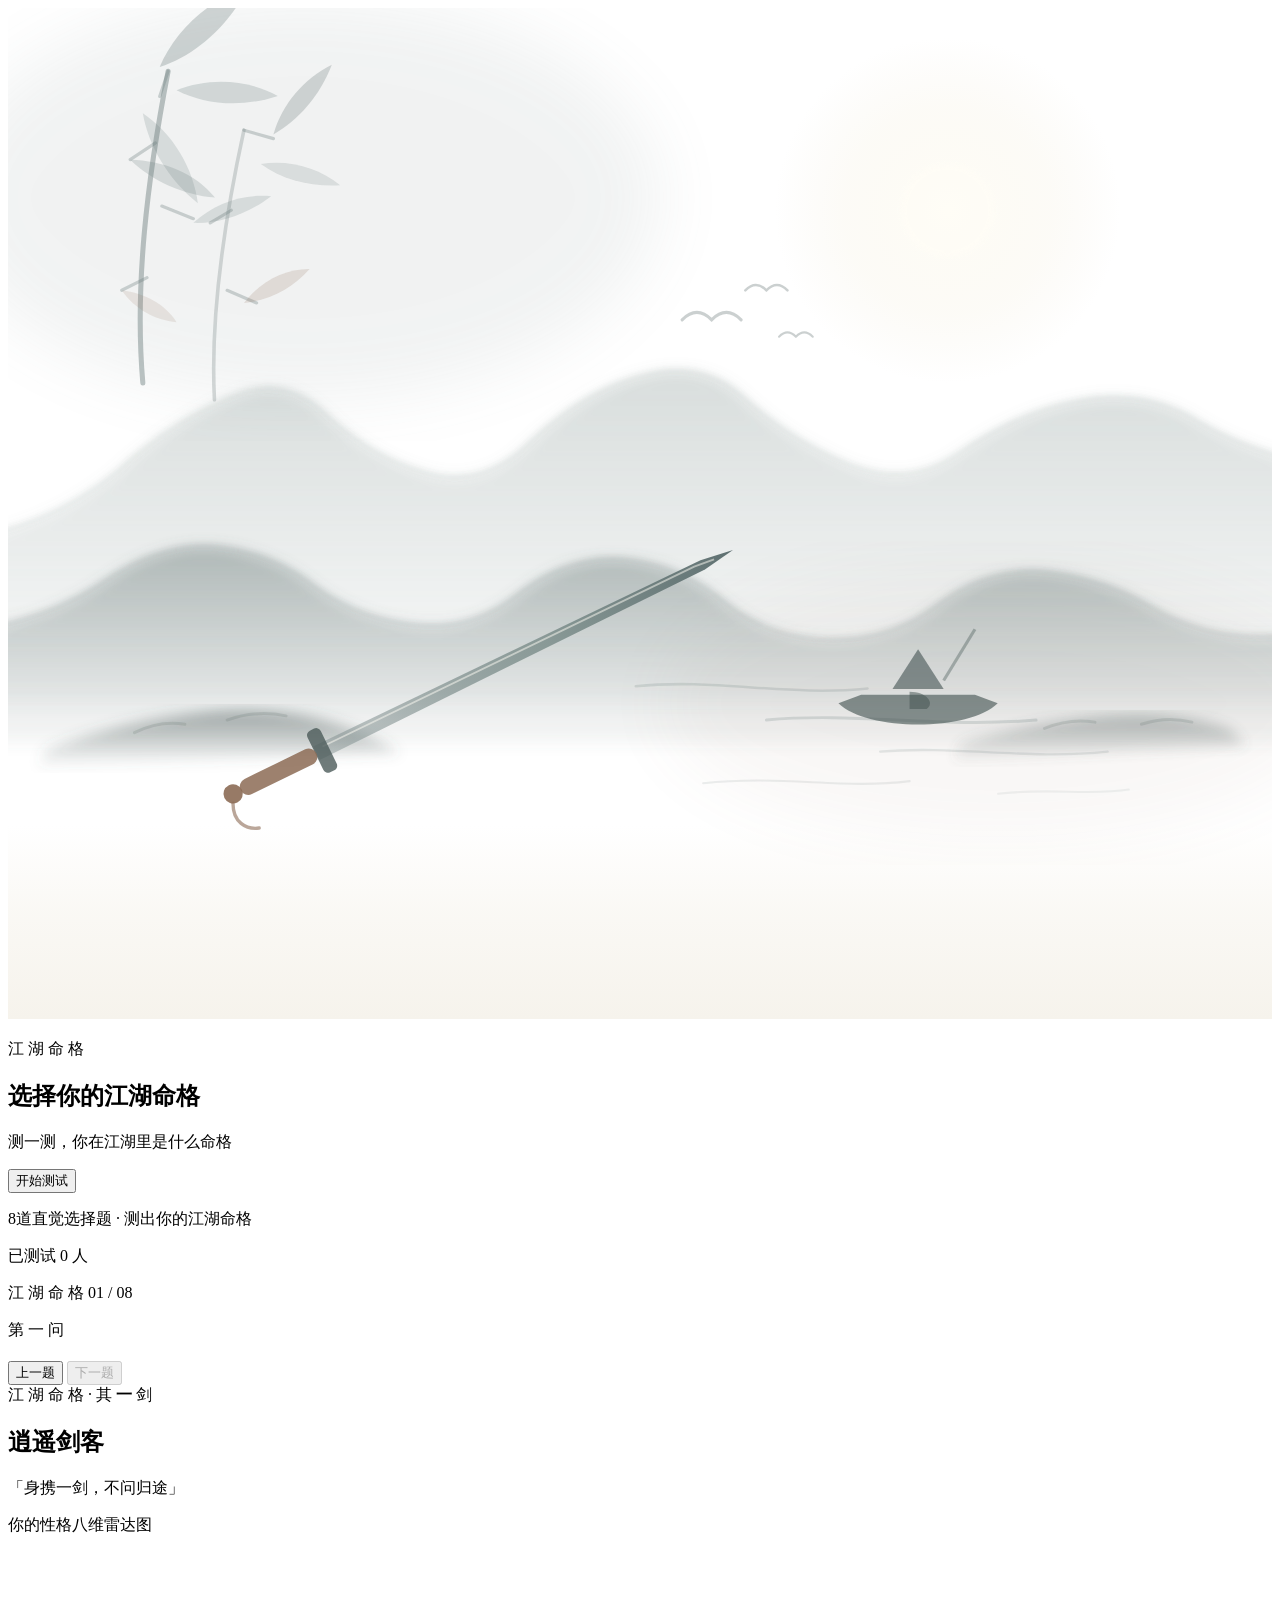
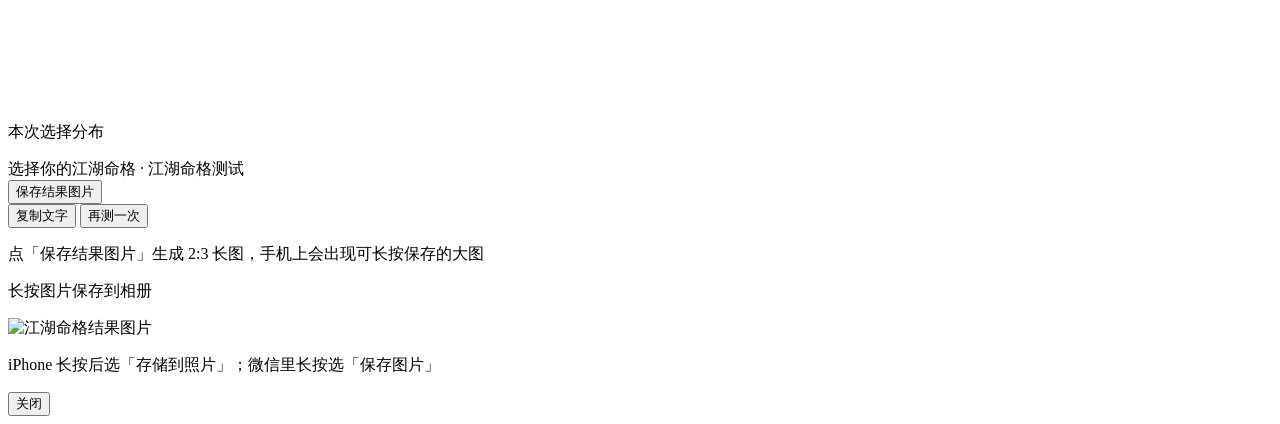
==== index.html @ caeb67bc "Create index.html" ====
<!DOCTYPE html>
<html lang="zh-CN">
  <head>
    <meta charset="utf-8" />
    <meta
      name="viewport"
      content="width=device-width, initial-scale=1, viewport-fit=cover"
    />
    <meta name="theme-color" content="#f6f3ec" />
    <title>选择你的江湖命格 · 测一测你在江湖里是什么命格</title>
    <meta
      name="description"
      content="8 道直觉选择题，测出你的江湖命格：逍遥剑客、隐世医者、商行掌柜、门派少主、独行刺客、客栈老板娘、山野散人、说书人。"
    />
    <meta property="og:type" content="website" />
    <meta property="og:title" content="选择你的江湖命格" />
    <meta property="og:description" content="测一测，你在江湖里是什么命格" />
    <meta name="format-detection" content="telephone=no" />
    <link
      rel="icon"
      href="data:image/svg+xml,%3Csvg xmlns='http://www.w3.org/2000/svg' viewBox='0 0 64 64'%3E%3Crect width='64' height='64' rx='12' fill='%238c6b55'/%3E%3Ctext x='32' y='46' font-size='38' text-anchor='middle' fill='%23f6f3ec' font-family='serif'%3E%E5%91%BD%3C/text%3E%3C/svg%3E"
    />
    <link rel="stylesheet" href="style.css" />
  </head>

  <body>
    <div class="stage">
      <main id="app">
        <!-- ========== 一、封面 ========== -->
        <section class="screen is-active" id="screen-cover" aria-label="封面">
          <div class="cover-card">
            <div class="cover-art">
              <!-- 水墨封面：远山 · 孤舟 · 长剑 · 竹叶 -->
              <svg
                viewBox="0 0 600 480"
                preserveAspectRatio="xMidYMid slice"
                role="img"
                aria-label="水墨远山、孤舟、长剑与竹叶"
                xmlns="http://www.w3.org/2000/svg"
              >
                <defs>
                  <linearGradient id="fade" x1="0" y1="0" x2="0" y2="1">
                    <stop offset="0" stop-color="#f6f3ec" stop-opacity="0" />
                    <stop offset="0.45" stop-color="#f6f3ec" stop-opacity="0.55" />
                    <stop offset="1" stop-color="#f6f3ec" stop-opacity="1" />
                  </linearGradient>
                  <radialGradient id="moon">
                    <stop offset="0" stop-color="#fffdf6" stop-opacity="0.95" />
                    <stop offset="0.6" stop-color="#faf7ee" stop-opacity="0.5" />
                    <stop offset="1" stop-color="#f6f3ec" stop-opacity="0" />
                  </radialGradient>
                  <linearGradient id="mtnFar" x1="0" y1="0" x2="0" y2="1">
                    <stop offset="0" stop-color="#7e8f8c" stop-opacity="0.3" />
                    <stop offset="1" stop-color="#7e8f8c" stop-opacity="0.04" />
                  </linearGradient>
                  <linearGradient id="mtnMid" x1="0" y1="0" x2="0" y2="1">
                    <stop offset="0" stop-color="#60716f" stop-opacity="0.42" />
                    <stop offset="1" stop-color="#60716f" stop-opacity="0.05" />
                  </linearGradient>
                  <linearGradient id="mtnNear" x1="0" y1="0" x2="0" y2="1">
                    <stop offset="0" stop-color="#4d5c5a" stop-opacity="0.5" />
                    <stop offset="1" stop-color="#4d5c5a" stop-opacity="0.04" />
                  </linearGradient>
                  <linearGradient id="blade" x1="0" y1="0" x2="1" y2="0">
                    <stop offset="0" stop-color="#6b7c7c" stop-opacity="0.35" />
                    <stop offset="0.55" stop-color="#7d8f8c" stop-opacity="0.85" />
                    <stop offset="1" stop-color="#57696a" stop-opacity="0.95" />
                  </linearGradient>
                  <filter id="b3"><feGaussianBlur stdDeviation="3" /></filter>
                  <filter id="b16"><feGaussianBlur stdDeviation="16" /></filter>
                  <filter id="b1"><feGaussianBlur stdDeviation="1.2" /></filter>
                </defs>

                <!-- 淡墨晕染 -->
                <ellipse cx="140" cy="90" rx="170" ry="96" fill="#6b7c7c" opacity="0.09" filter="url(#b16)" />
                <ellipse cx="470" cy="330" rx="160" ry="64" fill="#8c6b55" opacity="0.05" filter="url(#b16)" />

                <!-- 朦胧月 -->
                <circle cx="446" cy="96" r="82" fill="url(#moon)" />
                <circle cx="446" cy="96" r="22" fill="#fffdf6" opacity="0.8" filter="url(#b1)" />

                <!-- 飞鸟 -->
                <g stroke="#5d6f6d" stroke-linecap="round" fill="none" stroke-opacity="0.32">
                  <path d="M320,148 q7,-7 14,0 q7,-7 14,0" stroke-width="1.5" />
                  <path d="M350,134 q5,-5 10,0 q5,-5 10,0" stroke-width="1.2" />
                  <path d="M366,156 q4,-4 8,0 q4,-4 8,0" stroke-width="1" />
                </g>

                <!-- 远山 -->
                <path
                  d="M-20,252 Q20,246 52,220 Q78,196 108,184 Q132,174 152,194 Q176,216 204,222 Q228,226 248,206 Q276,180 304,174 Q330,168 348,184 Q372,206 400,217 Q428,228 452,211 Q480,192 506,187 Q540,180 566,197 Q588,210 620,217 L620,330 L-20,330 Z"
                  fill="url(#mtnFar)"
                  filter="url(#b3)"
                />
                <path
                  d="M-20,252 Q20,246 52,220 Q78,196 108,184 Q132,174 152,194 Q176,216 204,222 Q228,226 248,206 Q276,180 304,174 Q330,168 348,184 Q372,206 400,217 Q428,228 452,211 Q480,192 506,187 Q540,180 566,197 Q588,210 620,217"
                  fill="none"
                  stroke="#5d6f6d"
                  stroke-opacity="0.16"
                  stroke-width="1"
                  filter="url(#b1)"
                />
                <!-- 中山 -->
                <path
                  d="M-20,296 Q18,291 46,272 Q74,253 100,256 Q126,259 146,275 Q168,291 196,293 Q220,295 240,280 Q266,259 294,262 Q320,265 340,282 Q362,300 392,300 Q420,300 442,283 Q466,265 494,268 Q520,271 542,284 Q562,296 584,298 Q604,300 620,295 L620,350 L-20,350 Z"
                  fill="url(#mtnMid)"
                  filter="url(#b3)"
                />
                <path
                  d="M-20,296 Q18,291 46,272 Q74,253 100,256 Q126,259 146,275 Q168,291 196,293 Q220,295 240,280 Q266,259 294,262 Q320,265 340,282 Q362,300 392,300 Q420,300 442,283 Q466,265 494,268 Q520,271 542,284 Q562,296 584,298 Q604,300 620,295"
                  fill="none"
                  stroke="#4d5c5a"
                  stroke-opacity="0.22"
                  stroke-width="1"
                  filter="url(#b1)"
                />
                <!-- 近岸小丘 -->
                <path d="M18,352 Q54,338 96,334 Q132,331 160,341 Q178,347 186,354 L14,360 Z" fill="url(#mtnNear)" filter="url(#b3)" />
                <path d="M452,349 Q488,338 524,336 Q556,334 580,342 L588,350 L448,358 Z" fill="url(#mtnNear)" opacity="0.8" filter="url(#b3)" />
                <!-- 皴笔 -->
                <g stroke="#4d5c5a" stroke-linecap="round" fill="none" stroke-opacity="0.16" stroke-width="1.4">
                  <path d="M60,344 Q72,338 84,340" />
                  <path d="M104,338 Q118,333 132,336" />
                  <path d="M492,342 Q504,337 516,339" />
                  <path d="M538,340 Q550,336 562,339" />
                </g>

                <!-- 水纹 -->
                <g stroke="#6b7c7c" stroke-linecap="round" fill="none">
                  <path d="M298,322 C336,318 370,327 408,323" stroke-opacity="0.2" stroke-width="1.2" />
                  <path d="M360,338 C402,334 442,342 488,338" stroke-opacity="0.22" stroke-width="1.4" />
                  <path d="M414,353 C450,350 484,357 522,353" stroke-opacity="0.16" stroke-width="1.1" />
                  <path d="M330,368 C368,364 396,371 428,367" stroke-opacity="0.13" stroke-width="1" />
                  <path d="M470,373 C494,370 514,374 532,371" stroke-opacity="0.1" stroke-width="1" />
                </g>

                <!-- 孤舟 -->
                <g transform="translate(432,330) scale(1.35)">
                  <path d="M-28,0 C-18,10 18,10 28,0 L20,-3 L-20,-3 Z" fill="#3f4f4e" opacity="0.6" />
                  <path d="M-9,-5 L9,-5 L0,-19 Z" fill="#3f4f4e" opacity="0.58" />
                  <path d="M-3,-4 C3,-4 6,0 3,2 L-3,2 Z" fill="#3f4f4e" opacity="0.5" />
                  <path d="M9,-8 L20,-26" stroke="#4d5c5a" stroke-opacity="0.4" stroke-width="1.1" />
                </g>

                <!-- 竹枝竹叶 -->
                <g stroke-linecap="round" fill="none">
                  <path d="M64,178 C60,132 66,82 76,30" stroke="#6b7c7c" stroke-opacity="0.45" stroke-width="2.4" />
                  <path d="M98,186 C96,148 102,104 112,58" stroke="#6b7c7c" stroke-opacity="0.28" stroke-width="1.7" />
                  <path d="M76,30 L72,42 M70,64 L58,72 M73,94 L88,100 M66,128 L54,134 M112,58 L126,62 M106,96 L96,102 M104,134 L118,140"
                    stroke="#6b7c7c" stroke-opacity="0.32" stroke-width="1.5" />
                </g>
                <g fill="#6b7c7c">
                  <path d="M0,0 C16,-9 38,-11 56,-4 C38,5 16,6 0,0 Z" transform="translate(72,28) rotate(-38)" fill-opacity="0.3" />
                  <path d="M0,0 C14,-8 32,-10 48,-4 C32,4 14,5 0,0 Z" transform="translate(80,39) rotate(8)" fill-opacity="0.24" />
                  <path d="M0,0 C15,-8 34,-9 50,-3 C34,4 15,5 0,0 Z" transform="translate(64,50) rotate(62)" fill-opacity="0.2" />
                  <path d="M0,0 C14,-7 30,-9 44,-3 C30,3 14,4 0,0 Z" transform="translate(58,72) rotate(28)" fill-opacity="0.22" />
                  <path d="M0,0 C13,-7 29,-8 43,-3 C29,3 13,4 0,0 Z" transform="translate(126,60) rotate(-46)" fill-opacity="0.28" />
                  <path d="M0,0 C12,-6 26,-7 39,-2 C26,3 12,4 0,0 Z" transform="translate(120,74) rotate(18)" fill-opacity="0.18" />
                  <path d="M0,0 C12,-6 26,-7 39,-2 C26,3 12,4 0,0 Z" transform="translate(88,102) rotate(-16)" fill-opacity="0.2" />
                </g>
                <g fill="#8c6b55">
                  <path d="M0,0 C11,-6 24,-7 35,-2 C24,3 11,4 0,0 Z" transform="translate(112,140) rotate(-24)" fill-opacity="0.18" />
                  <path d="M0,0 C10,-5 21,-6 30,-2 C21,3 10,4 0,0 Z" transform="translate(54,134) rotate(34)" fill-opacity="0.14" />
                </g>

                <!-- 斜放长剑 -->
                <g transform="translate(150,352) rotate(-26)">
                  <path d="M-4,-3.6 L200,-2.4 L216,0 L200,2.4 L-4,3.6 Z" fill="url(#blade)" />
                  <path d="M0,-1.6 L196,-1 L206,0" stroke="#fffdf6" stroke-opacity="0.5" stroke-width="0.9" fill="none" />
                  <rect x="-4.5" y="-11" width="7" height="22" rx="2.4" fill="#4d5c5a" opacity="0.8" />
                  <rect x="-44" y="-4" width="40" height="8" rx="4" fill="#8c6b55" opacity="0.85" />
                  <circle cx="-48" cy="0" r="4.6" fill="#8c6b55" opacity="0.9" />
                  <path d="M-50,4 C-54,12 -50,18 -44,20" stroke="#8c6b55" stroke-opacity="0.6" stroke-width="1.6" fill="none" stroke-linecap="round" />
                </g>

                <!-- 底部渐隐，与正文纸张无缝衔接 -->
                <rect x="0" y="388" width="600" height="92" fill="url(#fade)" />
              </svg>
            </div>

            <div class="cover-body">
              <p class="eyebrow">江 湖 命 格</p>
              <h1 class="cover-title">选择你的江湖命格</h1>
              <p class="cover-sub">测一测，你在江湖里是什么命格</p>
              <button class="btn-primary" id="btn-start" type="button">开始测试</button>
              <p class="cover-meta">8道直觉选择题 · 测出你的江湖命格</p>
              <p class="cover-count">已测试 <span class="num" id="tester-count">0</span> 人</p>
            </div>
          </div>
        </section>

        <!-- ========== 二、答题 ========== -->
        <section class="screen" id="screen-quiz" aria-label="答题">
          <header class="quiz-head">
            <div class="progress-meta">
              <span>江 湖 命 格</span>
              <span class="count" id="quiz-progress-text">01 / 08</span>
            </div>
            <div
              class="progress"
              role="progressbar"
              aria-label="答题进度"
              aria-valuemin="0"
              aria-valuemax="8"
              aria-valuenow="1"
            >
              <i id="progress-fill"></i>
            </div>
          </header>

          <div class="quiz-body" id="quiz-body">
            <p class="q-index" id="q-index">第 一 问</p>
            <h2 class="q-title" id="q-title"></h2>
            <div class="options" id="options" role="radiogroup" aria-label="选项"></div>
          </div>

          <nav class="quiz-nav">
            <button class="btn-ghost" id="btn-prev" type="button">上一题</button>
            <button class="btn-primary" id="btn-next" type="button" disabled>下一题</button>
          </nav>
        </section>

        <!-- ========== 三、结果 ========== -->
        <section class="screen" id="screen-result" aria-label="结果">
          <div class="result-wrap">
            <!-- 这张卡片就是适合截图分享的长图 -->
            <div class="result-card" id="result-card">
              <div class="card-head">
                <span class="card-label">江 湖 命 格 · 其 <b id="rank-no">一</b></span>
                <span class="seal" id="rank-seal">剑</span>
              </div>

              <h2 class="rank-name" id="rank-name">逍遥剑客</h2>
              <p class="rank-slogan" id="rank-slogan">「身携一剑，不问归途」</p>
              <p class="rank-desc" id="rank-desc"></p>

              <div class="radar-block">
                <p class="block-title">你的性格八维雷达图</p>
                <div class="radar-canvas-wrap">
                  <canvas id="radar" role="img" aria-label="八维雷达图"></canvas>
                </div>
                <ul class="dim-chips" id="dim-chips"></ul>
              </div>

              <div class="dist-block">
                <p class="block-title">本次选择分布</p>
                <ul class="dist-list" id="dist-list"></ul>
              </div>

              <div class="card-foot">
                <span>选择你的江湖命格</span>
                <span class="dot">·</span>
                <span>江湖命格测试</span>
              </div>
            </div>

            <div class="result-actions">
              <button class="btn-primary" id="btn-save" type="button">保存结果图片</button>
              <div class="action-row">
                <button class="btn-outline" id="btn-copy" type="button">复制文字</button>
                <button class="btn-ghost" id="btn-restart" type="button">再测一次</button>
              </div>
              <p class="save-hint">点「保存结果图片」生成 2:3 长图，手机上会出现可长按保存的大图</p>
            </div>
          </div>
        </section>
      </main>
    </div>

    <!-- 提示 -->
    <div class="toast" id="toast" role="status" aria-live="polite"></div>

    <!-- 手机端保存：展示大图，长按保存到相册 -->
    <div class="overlay" id="image-overlay">
      <p class="overlay-tip">长按图片保存到相册</p>
      <img id="overlay-img" alt="江湖命格结果图片" />
      <p class="overlay-note">iPhone 长按后选「存储到照片」；微信里长按选「保存图片」</p>
      <div class="overlay-actions">
        <button class="btn-primary" id="overlay-share" type="button" hidden>用系统面板保存 / 分享</button>
        <button class="btn-outline" id="overlay-close" type="button">关闭</button>
      </div>
    </div>

    <!-- Chart.js：本地内嵌，无外部 CDN 依赖 -->
    <script src="vendor/chart.umd.min.js"></script>
    <script src="app.js"></script>
  </body>
</html>
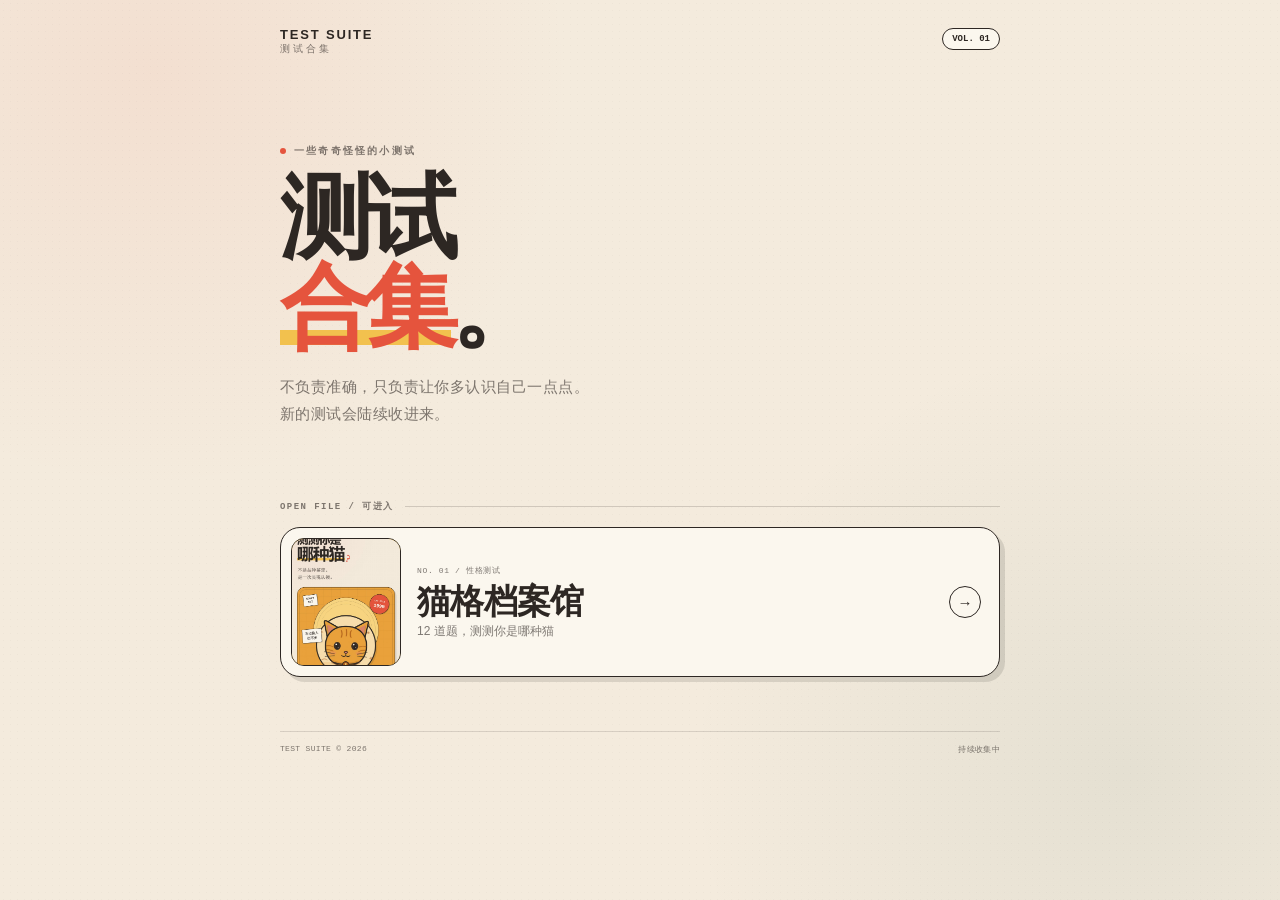
==== commit c41e04f2: "chore: replace site with test suite and add cat archive under subfolder" ====
--- a/index.html
+++ b/index.html
@@ -1,288 +1,264 @@
-<!DOCTYPE html>
+<!doctype html>
 <html lang="zh-CN">
   <head>
     <meta charset="utf-8" />
-    <meta
-      name="viewport"
-      content="width=device-width, initial-scale=1, viewport-fit=cover"
-    />
-    <meta name="theme-color" content="#f6f3ec" />
-    <title>选择你的江湖命格 · 测一测你在江湖里是什么命格</title>
-    <meta
-      name="description"
-      content="8 道直觉选择题，测出你的江湖命格：逍遥剑客、隐世医者、商行掌柜、门派少主、独行刺客、客栈老板娘、山野散人、说书人。"
-    />
-    <meta property="og:type" content="website" />
-    <meta property="og:title" content="选择你的江湖命格" />
-    <meta property="og:description" content="测一测，你在江湖里是什么命格" />
-    <meta name="format-detection" content="telephone=no" />
-    <link
-      rel="icon"
-      href="data:image/svg+xml,%3Csvg xmlns='http://www.w3.org/2000/svg' viewBox='0 0 64 64'%3E%3Crect width='64' height='64' rx='12' fill='%238c6b55'/%3E%3Ctext x='32' y='46' font-size='38' text-anchor='middle' fill='%23f6f3ec' font-family='serif'%3E%E5%91%BD%3C/text%3E%3C/svg%3E"
-    />
-    <link rel="stylesheet" href="style.css" />
+    <meta name="viewport" content="width=device-width, initial-scale=1, viewport-fit=cover" />
+    <meta name="theme-color" content="#F4EBDD" />
+    <meta name="robots" content="noindex,nofollow" />
+    <title>测试合集 · TEST SUITE</title>
+    <style>
+      :root {
+        --paper: #f4ebdd;
+        --paper-light: #fbf7ee;
+        --ink: #2d2723;
+        --ink-60: rgba(45, 39, 35, 0.6);
+        --red: #e5543d;
+        --yellow: #f2c14e;
+        --sans: "PingFang SC", "Hiragino Sans GB", "Microsoft YaHei", "Noto Sans SC", Arial, sans-serif;
+        --serif: "Songti SC", "STSong", "Noto Serif SC", "SimSun", serif;
+        --mono: "SFMono-Regular", Consolas, "Liberation Mono", Menlo, monospace;
+      }
+      * { box-sizing: border-box; }
+      body {
+        margin: 0;
+        min-height: 100dvh;
+        overflow-x: hidden;
+        color: var(--ink);
+        background:
+          radial-gradient(circle at 12% 8%, rgba(229, 84, 61, 0.08), transparent 30%),
+          radial-gradient(circle at 88% 86%, rgba(47, 93, 80, 0.08), transparent 32%),
+          var(--paper);
+        font-family: var(--sans);
+        -webkit-font-smoothing: antialiased;
+      }
+      body::before {
+        content: "";
+        position: fixed;
+        inset: 0;
+        pointer-events: none;
+        background-image: radial-gradient(rgba(45, 39, 35, 0.14) 0.6px, transparent 0.6px);
+        background-size: 7px 7px;
+        opacity: 0.2;
+      }
+      .wrap {
+        position: relative;
+        z-index: 1;
+        width: calc(100% - 36px);
+        max-width: 720px;
+        margin: 0 auto;
+        padding: calc(28px + env(safe-area-inset-top)) 0 calc(30px + env(safe-area-inset-bottom));
+      }
+      .top {
+        display: flex;
+        align-items: flex-start;
+        justify-content: space-between;
+        gap: 20px;
+      }
+      .brand {
+        display: flex;
+        flex-direction: column;
+        gap: 2px;
+        line-height: 1.05;
+      }
+      .brand b {
+        font-size: 13px;
+        letter-spacing: 0.14em;
+      }
+      .brand span {
+        font-family: var(--serif);
+        font-size: 10px;
+        letter-spacing: 0.3em;
+        color: var(--ink-60);
+      }
+      .issue {
+        padding: 5px 9px;
+        border: 1.5px solid var(--ink);
+        border-radius: 999px;
+        background: var(--paper-light);
+        font-family: var(--mono);
+        font-size: 9px;
+        font-weight: 700;
+      }
+      .heading {
+        margin-top: clamp(54px, 10vh, 100px);
+      }
+      .kicker {
+        display: flex;
+        align-items: center;
+        gap: 8px;
+        margin: 0;
+        font-size: 10px;
+        font-weight: 700;
+        letter-spacing: 0.22em;
+        color: var(--ink-60);
+      }
+      .kicker::before {
+        content: "";
+        width: 6px;
+        height: 6px;
+        border-radius: 50%;
+        background: var(--red);
+      }
+      h1 {
+        margin: 14px 0 0;
+        font-size: clamp(52px, 13vw, 92px);
+        font-weight: 900;
+        line-height: 0.98;
+        letter-spacing: -0.07em;
+      }
+      h1 em {
+        display: inline-block;
+        font-style: normal;
+        color: var(--red);
+        background: linear-gradient(transparent 76%, var(--yellow) 76%, var(--yellow) 92%, transparent 92%);
+      }
+      .lead {
+        max-width: 360px;
+        margin: 22px 0 0;
+        font-family: var(--serif);
+        font-size: 15px;
+        line-height: 1.8;
+        letter-spacing: 0.03em;
+        color: var(--ink-60);
+      }
+      .list-label {
+        display: flex;
+        align-items: center;
+        gap: 12px;
+        margin: clamp(40px, 8vh, 72px) 0 14px;
+        font-family: var(--mono);
+        font-size: 9px;
+        font-weight: 700;
+        letter-spacing: 0.16em;
+        color: var(--ink-60);
+      }
+      .list-label::after {
+        content: "";
+        flex: 1;
+        height: 1px;
+        background: rgba(45, 39, 35, 0.18);
+      }
+      .test-card {
+        display: grid;
+        grid-template-columns: 110px 1fr 34px;
+        gap: 16px;
+        align-items: center;
+        padding: 10px 16px 10px 10px;
+        border: 1.5px solid var(--ink);
+        border-radius: 20px;
+        background: var(--paper-light);
+        color: inherit;
+        text-decoration: none;
+        box-shadow: 5px 5px 0 rgba(45, 39, 35, 0.13);
+        transition: transform 0.2s ease, box-shadow 0.2s ease;
+      }
+      .test-card:hover {
+        transform: translate(-2px, -2px);
+        box-shadow: 8px 8px 0 var(--red);
+      }
+      .thumb {
+        width: 110px;
+        height: 128px;
+        overflow: hidden;
+        border: 1.5px solid var(--ink);
+        border-radius: 13px;
+        background: var(--yellow);
+      }
+      .thumb img {
+        display: block;
+        width: 100%;
+        height: 100%;
+        object-fit: cover;
+        object-position: center 32%;
+      }
+      .test-info {
+        min-width: 0;
+      }
+      .test-info small {
+        display: block;
+        font-family: var(--mono);
+        font-size: 8px;
+        letter-spacing: 0.08em;
+        color: var(--ink-60);
+      }
+      .test-info h2 {
+        margin: 6px 0 2px;
+        font-family: var(--serif);
+        font-size: clamp(25px, 5vw, 34px);
+        line-height: 1.15;
+        letter-spacing: -0.02em;
+      }
+      .test-info p {
+        margin: 0;
+        font-size: 12px;
+        color: var(--ink-60);
+      }
+      .arrow {
+        display: flex;
+        align-items: center;
+        justify-content: center;
+        width: 32px;
+        height: 32px;
+        border: 1.5px solid var(--ink);
+        border-radius: 50%;
+        font-size: 15px;
+      }
+      footer {
+        display: flex;
+        justify-content: space-between;
+        gap: 16px;
+        margin-top: 54px;
+        padding-top: 12px;
+        border-top: 1px solid rgba(45, 39, 35, 0.14);
+        font-family: var(--mono);
+        font-size: 8px;
+        letter-spacing: 0.04em;
+        color: var(--ink-60);
+      }
+      @media (max-width: 420px) {
+        .test-card {
+          grid-template-columns: 84px 1fr 30px;
+          gap: 12px;
+          padding-right: 12px;
+        }
+        .thumb {
+          width: 84px;
+          height: 106px;
+        }
+        h1 {
+          font-size: clamp(46px, 14.5vw, 68px);
+        }
+      }
+    </style>
   </head>
+  <body>
+    <main class="wrap">
+      <header class="top">
+        <div class="brand"><b>TEST SUITE</b><span>测试合集</span></div>
+        <span class="issue">VOL. 01</span>
+      </header>
 
-  <body>
-    <div class="stage">
-      <main id="app">
-        <!-- ========== 一、封面 ========== -->
-        <section class="screen is-active" id="screen-cover" aria-label="封面">
-          <div class="cover-card">
-            <div class="cover-art">
-              <!-- 水墨封面：远山 · 孤舟 · 长剑 · 竹叶 -->
-              <svg
-                viewBox="0 0 600 480"
-                preserveAspectRatio="xMidYMid slice"
-                role="img"
-                aria-label="水墨远山、孤舟、长剑与竹叶"
-                xmlns="http://www.w3.org/2000/svg"
-              >
-                <defs>
-                  <linearGradient id="fade" x1="0" y1="0" x2="0" y2="1">
-                    <stop offset="0" stop-color="#f6f3ec" stop-opacity="0" />
-                    <stop offset="0.45" stop-color="#f6f3ec" stop-opacity="0.55" />
-                    <stop offset="1" stop-color="#f6f3ec" stop-opacity="1" />
-                  </linearGradient>
-                  <radialGradient id="moon">
-                    <stop offset="0" stop-color="#fffdf6" stop-opacity="0.95" />
-                    <stop offset="0.6" stop-color="#faf7ee" stop-opacity="0.5" />
-                    <stop offset="1" stop-color="#f6f3ec" stop-opacity="0" />
-                  </radialGradient>
-                  <linearGradient id="mtnFar" x1="0" y1="0" x2="0" y2="1">
-                    <stop offset="0" stop-color="#7e8f8c" stop-opacity="0.3" />
-                    <stop offset="1" stop-color="#7e8f8c" stop-opacity="0.04" />
-                  </linearGradient>
-                  <linearGradient id="mtnMid" x1="0" y1="0" x2="0" y2="1">
-                    <stop offset="0" stop-color="#60716f" stop-opacity="0.42" />
-                    <stop offset="1" stop-color="#60716f" stop-opacity="0.05" />
-                  </linearGradient>
-                  <linearGradient id="mtnNear" x1="0" y1="0" x2="0" y2="1">
-                    <stop offset="0" stop-color="#4d5c5a" stop-opacity="0.5" />
-                    <stop offset="1" stop-color="#4d5c5a" stop-opacity="0.04" />
-                  </linearGradient>
-                  <linearGradient id="blade" x1="0" y1="0" x2="1" y2="0">
-                    <stop offset="0" stop-color="#6b7c7c" stop-opacity="0.35" />
-                    <stop offset="0.55" stop-color="#7d8f8c" stop-opacity="0.85" />
-                    <stop offset="1" stop-color="#57696a" stop-opacity="0.95" />
-                  </linearGradient>
-                  <filter id="b3"><feGaussianBlur stdDeviation="3" /></filter>
-                  <filter id="b16"><feGaussianBlur stdDeviation="16" /></filter>
-                  <filter id="b1"><feGaussianBlur stdDeviation="1.2" /></filter>
-                </defs>
+      <section class="heading">
+        <p class="kicker">一些奇奇怪怪的小测试</p>
+        <h1>测试<br /><em>合集</em>。</h1>
+        <p class="lead">不负责准确，只负责让你多认识自己一点点。<br />新的测试会陆续收进来。</p>
+      </section>
 
-                <!-- 淡墨晕染 -->
-                <ellipse cx="140" cy="90" rx="170" ry="96" fill="#6b7c7c" opacity="0.09" filter="url(#b16)" />
-                <ellipse cx="470" cy="330" rx="160" ry="64" fill="#8c6b55" opacity="0.05" filter="url(#b16)" />
+      <p class="list-label">OPEN FILE / 可进入</p>
+      <a class="test-card" href="cat-archive/">
+        <span class="thumb"><img src="cat-archive/preview/cover.jpg" alt="猫格档案馆封面" /></span>
+        <span class="test-info">
+          <small>NO. 01 / 性格测试</small>
+          <h2>猫格档案馆</h2>
+          <p>12 道题，测测你是哪种猫</p>
+        </span>
+        <span class="arrow" aria-hidden="true">→</span>
+      </a>
 
-                <!-- 朦胧月 -->
-                <circle cx="446" cy="96" r="82" fill="url(#moon)" />
-                <circle cx="446" cy="96" r="22" fill="#fffdf6" opacity="0.8" filter="url(#b1)" />
-
-                <!-- 飞鸟 -->
-                <g stroke="#5d6f6d" stroke-linecap="round" fill="none" stroke-opacity="0.32">
-                  <path d="M320,148 q7,-7 14,0 q7,-7 14,0" stroke-width="1.5" />
-                  <path d="M350,134 q5,-5 10,0 q5,-5 10,0" stroke-width="1.2" />
-                  <path d="M366,156 q4,-4 8,0 q4,-4 8,0" stroke-width="1" />
-                </g>
-
-                <!-- 远山 -->
-                <path
-                  d="M-20,252 Q20,246 52,220 Q78,196 108,184 Q132,174 152,194 Q176,216 204,222 Q228,226 248,206 Q276,180 304,174 Q330,168 348,184 Q372,206 400,217 Q428,228 452,211 Q480,192 506,187 Q540,180 566,197 Q588,210 620,217 L620,330 L-20,330 Z"
-                  fill="url(#mtnFar)"
-                  filter="url(#b3)"
-                />
-                <path
-                  d="M-20,252 Q20,246 52,220 Q78,196 108,184 Q132,174 152,194 Q176,216 204,222 Q228,226 248,206 Q276,180 304,174 Q330,168 348,184 Q372,206 400,217 Q428,228 452,211 Q480,192 506,187 Q540,180 566,197 Q588,210 620,217"
-                  fill="none"
-                  stroke="#5d6f6d"
-                  stroke-opacity="0.16"
-                  stroke-width="1"
-                  filter="url(#b1)"
-                />
-                <!-- 中山 -->
-                <path
-                  d="M-20,296 Q18,291 46,272 Q74,253 100,256 Q126,259 146,275 Q168,291 196,293 Q220,295 240,280 Q266,259 294,262 Q320,265 340,282 Q362,300 392,300 Q420,300 442,283 Q466,265 494,268 Q520,271 542,284 Q562,296 584,298 Q604,300 620,295 L620,350 L-20,350 Z"
-                  fill="url(#mtnMid)"
-                  filter="url(#b3)"
-                />
-                <path
-                  d="M-20,296 Q18,291 46,272 Q74,253 100,256 Q126,259 146,275 Q168,291 196,293 Q220,295 240,280 Q266,259 294,262 Q320,265 340,282 Q362,300 392,300 Q420,300 442,283 Q466,265 494,268 Q520,271 542,284 Q562,296 584,298 Q604,300 620,295"
-                  fill="none"
-                  stroke="#4d5c5a"
-                  stroke-opacity="0.22"
-                  stroke-width="1"
-                  filter="url(#b1)"
-                />
-                <!-- 近岸小丘 -->
-                <path d="M18,352 Q54,338 96,334 Q132,331 160,341 Q178,347 186,354 L14,360 Z" fill="url(#mtnNear)" filter="url(#b3)" />
-                <path d="M452,349 Q488,338 524,336 Q556,334 580,342 L588,350 L448,358 Z" fill="url(#mtnNear)" opacity="0.8" filter="url(#b3)" />
-                <!-- 皴笔 -->
-                <g stroke="#4d5c5a" stroke-linecap="round" fill="none" stroke-opacity="0.16" stroke-width="1.4">
-                  <path d="M60,344 Q72,338 84,340" />
-                  <path d="M104,338 Q118,333 132,336" />
-                  <path d="M492,342 Q504,337 516,339" />
-                  <path d="M538,340 Q550,336 562,339" />
-                </g>
-
-                <!-- 水纹 -->
-                <g stroke="#6b7c7c" stroke-linecap="round" fill="none">
-                  <path d="M298,322 C336,318 370,327 408,323" stroke-opacity="0.2" stroke-width="1.2" />
-                  <path d="M360,338 C402,334 442,342 488,338" stroke-opacity="0.22" stroke-width="1.4" />
-                  <path d="M414,353 C450,350 484,357 522,353" stroke-opacity="0.16" stroke-width="1.1" />
-                  <path d="M330,368 C368,364 396,371 428,367" stroke-opacity="0.13" stroke-width="1" />
-                  <path d="M470,373 C494,370 514,374 532,371" stroke-opacity="0.1" stroke-width="1" />
-                </g>
-
-                <!-- 孤舟 -->
-                <g transform="translate(432,330) scale(1.35)">
-                  <path d="M-28,0 C-18,10 18,10 28,0 L20,-3 L-20,-3 Z" fill="#3f4f4e" opacity="0.6" />
-                  <path d="M-9,-5 L9,-5 L0,-19 Z" fill="#3f4f4e" opacity="0.58" />
-                  <path d="M-3,-4 C3,-4 6,0 3,2 L-3,2 Z" fill="#3f4f4e" opacity="0.5" />
-                  <path d="M9,-8 L20,-26" stroke="#4d5c5a" stroke-opacity="0.4" stroke-width="1.1" />
-                </g>
-
-                <!-- 竹枝竹叶 -->
-                <g stroke-linecap="round" fill="none">
-                  <path d="M64,178 C60,132 66,82 76,30" stroke="#6b7c7c" stroke-opacity="0.45" stroke-width="2.4" />
-                  <path d="M98,186 C96,148 102,104 112,58" stroke="#6b7c7c" stroke-opacity="0.28" stroke-width="1.7" />
-                  <path d="M76,30 L72,42 M70,64 L58,72 M73,94 L88,100 M66,128 L54,134 M112,58 L126,62 M106,96 L96,102 M104,134 L118,140"
-                    stroke="#6b7c7c" stroke-opacity="0.32" stroke-width="1.5" />
-                </g>
-                <g fill="#6b7c7c">
-                  <path d="M0,0 C16,-9 38,-11 56,-4 C38,5 16,6 0,0 Z" transform="translate(72,28) rotate(-38)" fill-opacity="0.3" />
-                  <path d="M0,0 C14,-8 32,-10 48,-4 C32,4 14,5 0,0 Z" transform="translate(80,39) rotate(8)" fill-opacity="0.24" />
-                  <path d="M0,0 C15,-8 34,-9 50,-3 C34,4 15,5 0,0 Z" transform="translate(64,50) rotate(62)" fill-opacity="0.2" />
-                  <path d="M0,0 C14,-7 30,-9 44,-3 C30,3 14,4 0,0 Z" transform="translate(58,72) rotate(28)" fill-opacity="0.22" />
-                  <path d="M0,0 C13,-7 29,-8 43,-3 C29,3 13,4 0,0 Z" transform="translate(126,60) rotate(-46)" fill-opacity="0.28" />
-                  <path d="M0,0 C12,-6 26,-7 39,-2 C26,3 12,4 0,0 Z" transform="translate(120,74) rotate(18)" fill-opacity="0.18" />
-                  <path d="M0,0 C12,-6 26,-7 39,-2 C26,3 12,4 0,0 Z" transform="translate(88,102) rotate(-16)" fill-opacity="0.2" />
-                </g>
-                <g fill="#8c6b55">
-                  <path d="M0,0 C11,-6 24,-7 35,-2 C24,3 11,4 0,0 Z" transform="translate(112,140) rotate(-24)" fill-opacity="0.18" />
-                  <path d="M0,0 C10,-5 21,-6 30,-2 C21,3 10,4 0,0 Z" transform="translate(54,134) rotate(34)" fill-opacity="0.14" />
-                </g>
-
-                <!-- 斜放长剑 -->
-                <g transform="translate(150,352) rotate(-26)">
-                  <path d="M-4,-3.6 L200,-2.4 L216,0 L200,2.4 L-4,3.6 Z" fill="url(#blade)" />
-                  <path d="M0,-1.6 L196,-1 L206,0" stroke="#fffdf6" stroke-opacity="0.5" stroke-width="0.9" fill="none" />
-                  <rect x="-4.5" y="-11" width="7" height="22" rx="2.4" fill="#4d5c5a" opacity="0.8" />
-                  <rect x="-44" y="-4" width="40" height="8" rx="4" fill="#8c6b55" opacity="0.85" />
-                  <circle cx="-48" cy="0" r="4.6" fill="#8c6b55" opacity="0.9" />
-                  <path d="M-50,4 C-54,12 -50,18 -44,20" stroke="#8c6b55" stroke-opacity="0.6" stroke-width="1.6" fill="none" stroke-linecap="round" />
-                </g>
-
-                <!-- 底部渐隐，与正文纸张无缝衔接 -->
-                <rect x="0" y="388" width="600" height="92" fill="url(#fade)" />
-              </svg>
-            </div>
-
-            <div class="cover-body">
-              <p class="eyebrow">江 湖 命 格</p>
-              <h1 class="cover-title">选择你的江湖命格</h1>
-              <p class="cover-sub">测一测，你在江湖里是什么命格</p>
-              <button class="btn-primary" id="btn-start" type="button">开始测试</button>
-              <p class="cover-meta">8道直觉选择题 · 测出你的江湖命格</p>
-              <p class="cover-count">已测试 <span class="num" id="tester-count">0</span> 人</p>
-            </div>
-          </div>
-        </section>
-
-        <!-- ========== 二、答题 ========== -->
-        <section class="screen" id="screen-quiz" aria-label="答题">
-          <header class="quiz-head">
-            <div class="progress-meta">
-              <span>江 湖 命 格</span>
-              <span class="count" id="quiz-progress-text">01 / 08</span>
-            </div>
-            <div
-              class="progress"
-              role="progressbar"
-              aria-label="答题进度"
-              aria-valuemin="0"
-              aria-valuemax="8"
-              aria-valuenow="1"
-            >
-              <i id="progress-fill"></i>
-            </div>
-          </header>
-
-          <div class="quiz-body" id="quiz-body">
-            <p class="q-index" id="q-index">第 一 问</p>
-            <h2 class="q-title" id="q-title"></h2>
-            <div class="options" id="options" role="radiogroup" aria-label="选项"></div>
-          </div>
-
-          <nav class="quiz-nav">
-            <button class="btn-ghost" id="btn-prev" type="button">上一题</button>
-            <button class="btn-primary" id="btn-next" type="button" disabled>下一题</button>
-          </nav>
-        </section>
-
-        <!-- ========== 三、结果 ========== -->
-        <section class="screen" id="screen-result" aria-label="结果">
-          <div class="result-wrap">
-            <!-- 这张卡片就是适合截图分享的长图 -->
-            <div class="result-card" id="result-card">
-              <div class="card-head">
-                <span class="card-label">江 湖 命 格 · 其 <b id="rank-no">一</b></span>
-                <span class="seal" id="rank-seal">剑</span>
-              </div>
-
-              <h2 class="rank-name" id="rank-name">逍遥剑客</h2>
-              <p class="rank-slogan" id="rank-slogan">「身携一剑，不问归途」</p>
-              <p class="rank-desc" id="rank-desc"></p>
-
-              <div class="radar-block">
-                <p class="block-title">你的性格八维雷达图</p>
-                <div class="radar-canvas-wrap">
-                  <canvas id="radar" role="img" aria-label="八维雷达图"></canvas>
-                </div>
-                <ul class="dim-chips" id="dim-chips"></ul>
-              </div>
-
-              <div class="dist-block">
-                <p class="block-title">本次选择分布</p>
-                <ul class="dist-list" id="dist-list"></ul>
-              </div>
-
-              <div class="card-foot">
-                <span>选择你的江湖命格</span>
-                <span class="dot">·</span>
-                <span>江湖命格测试</span>
-              </div>
-            </div>
-
-            <div class="result-actions">
-              <button class="btn-primary" id="btn-save" type="button">保存结果图片</button>
-              <div class="action-row">
-                <button class="btn-outline" id="btn-copy" type="button">复制文字</button>
-                <button class="btn-ghost" id="btn-restart" type="button">再测一次</button>
-              </div>
-              <p class="save-hint">点「保存结果图片」生成 2:3 长图，手机上会出现可长按保存的大图</p>
-            </div>
-          </div>
-        </section>
-      </main>
-    </div>
-
-    <!-- 提示 -->
-    <div class="toast" id="toast" role="status" aria-live="polite"></div>
-
-    <!-- 手机端保存：展示大图，长按保存到相册 -->
-    <div class="overlay" id="image-overlay">
-      <p class="overlay-tip">长按图片保存到相册</p>
-      <img id="overlay-img" alt="江湖命格结果图片" />
-      <p class="overlay-note">iPhone 长按后选「存储到照片」；微信里长按选「保存图片」</p>
-      <div class="overlay-actions">
-        <button class="btn-primary" id="overlay-share" type="button" hidden>用系统面板保存 / 分享</button>
-        <button class="btn-outline" id="overlay-close" type="button">关闭</button>
-      </div>
-    </div>
-
-    <!-- Chart.js：本地内嵌，无外部 CDN 依赖 -->
-    <script src="vendor/chart.umd.min.js"></script>
-    <script src="app.js"></script>
+      <footer>
+        <span>TEST SUITE © 2026</span>
+        <span>持续收集中</span>
+      </footer>
+    </main>
   </body>
 </html>
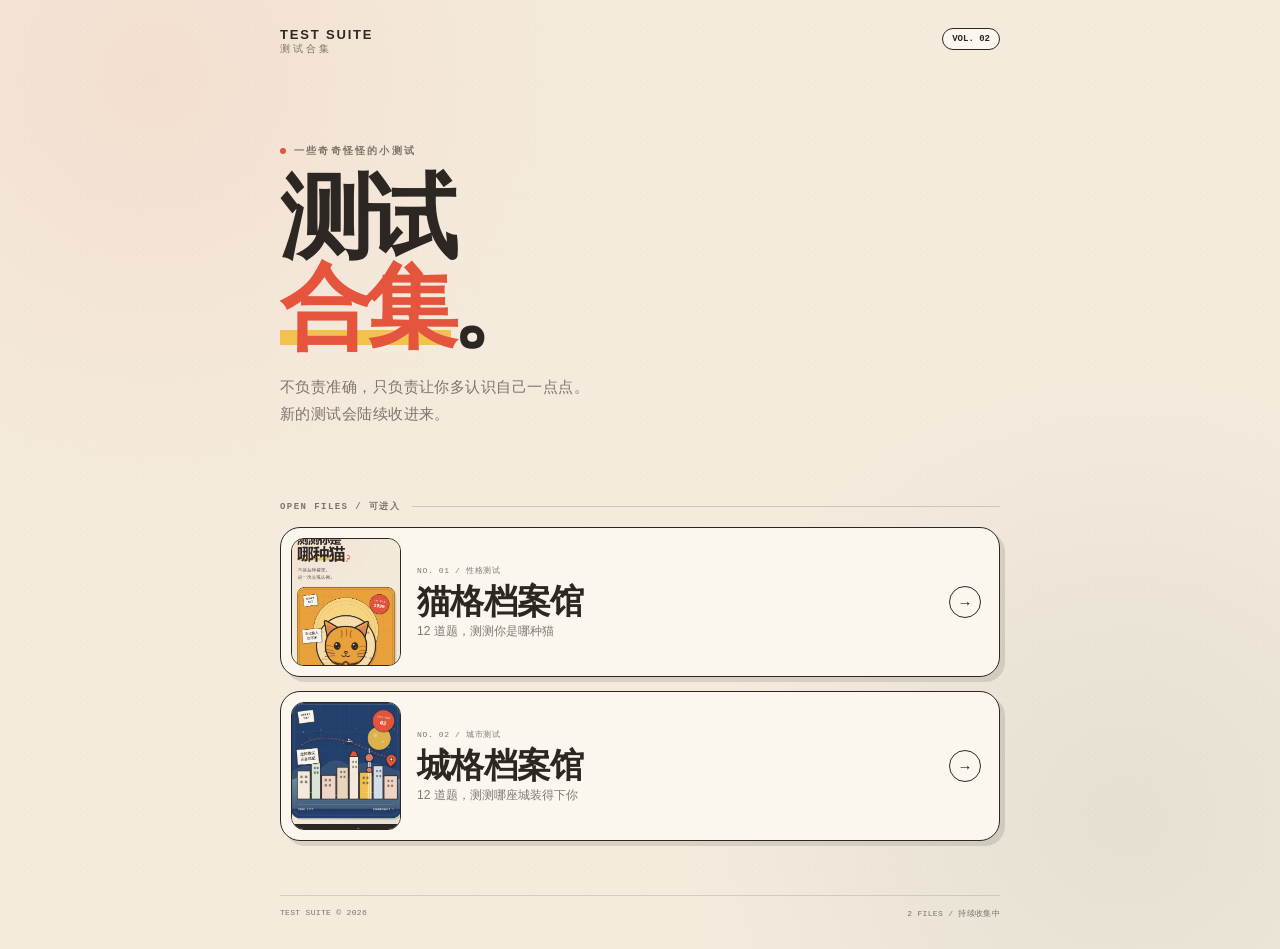
==== commit ba66e01d: "feat: add city archive test under subfolder" ====
--- a/index.html
+++ b/index.html
@@ -138,6 +138,10 @@
         height: 1px;
         background: rgba(45, 39, 35, 0.18);
       }
+      .test-list {
+        display: grid;
+        gap: 14px;
+      }
       .test-card {
         display: grid;
         grid-template-columns: 110px 1fr 34px;
@@ -170,6 +174,12 @@
         height: 100%;
         object-fit: cover;
         object-position: center 32%;
+      }
+      .thumb--city {
+        background: var(--navy, #233f6b);
+      }
+      .thumb--city img {
+        object-position: center 50%;
       }
       .test-info {
         min-width: 0;
@@ -235,7 +245,7 @@
     <main class="wrap">
       <header class="top">
         <div class="brand"><b>TEST SUITE</b><span>测试合集</span></div>
-        <span class="issue">VOL. 01</span>
+        <span class="issue">VOL. 02</span>
       </header>
 
       <section class="heading">
@@ -244,20 +254,31 @@
         <p class="lead">不负责准确，只负责让你多认识自己一点点。<br />新的测试会陆续收进来。</p>
       </section>
 
-      <p class="list-label">OPEN FILE / 可进入</p>
-      <a class="test-card" href="cat-archive/">
-        <span class="thumb"><img src="cat-archive/preview/cover.jpg" alt="猫格档案馆封面" /></span>
-        <span class="test-info">
-          <small>NO. 01 / 性格测试</small>
-          <h2>猫格档案馆</h2>
-          <p>12 道题，测测你是哪种猫</p>
-        </span>
-        <span class="arrow" aria-hidden="true">→</span>
-      </a>
+      <p class="list-label">OPEN FILES / 可进入</p>
+      <div class="test-list">
+        <a class="test-card" href="cat-archive/">
+          <span class="thumb"><img src="cat-archive/preview/cover.jpg" alt="猫格档案馆封面" /></span>
+          <span class="test-info">
+            <small>NO. 01 / 性格测试</small>
+            <h2>猫格档案馆</h2>
+            <p>12 道题，测测你是哪种猫</p>
+          </span>
+          <span class="arrow" aria-hidden="true">→</span>
+        </a>
+        <a class="test-card" href="city-archive/">
+          <span class="thumb thumb--city"><img src="city-archive/preview/thumb.jpg" alt="城格档案馆封面" /></span>
+          <span class="test-info">
+            <small>NO. 02 / 城市测试</small>
+            <h2>城格档案馆</h2>
+            <p>12 道题，测测哪座城装得下你</p>
+          </span>
+          <span class="arrow" aria-hidden="true">→</span>
+        </a>
+      </div>
 
       <footer>
         <span>TEST SUITE © 2026</span>
-        <span>持续收集中</span>
+        <span>2 FILES / 持续收集中</span>
       </footer>
     </main>
   </body>
